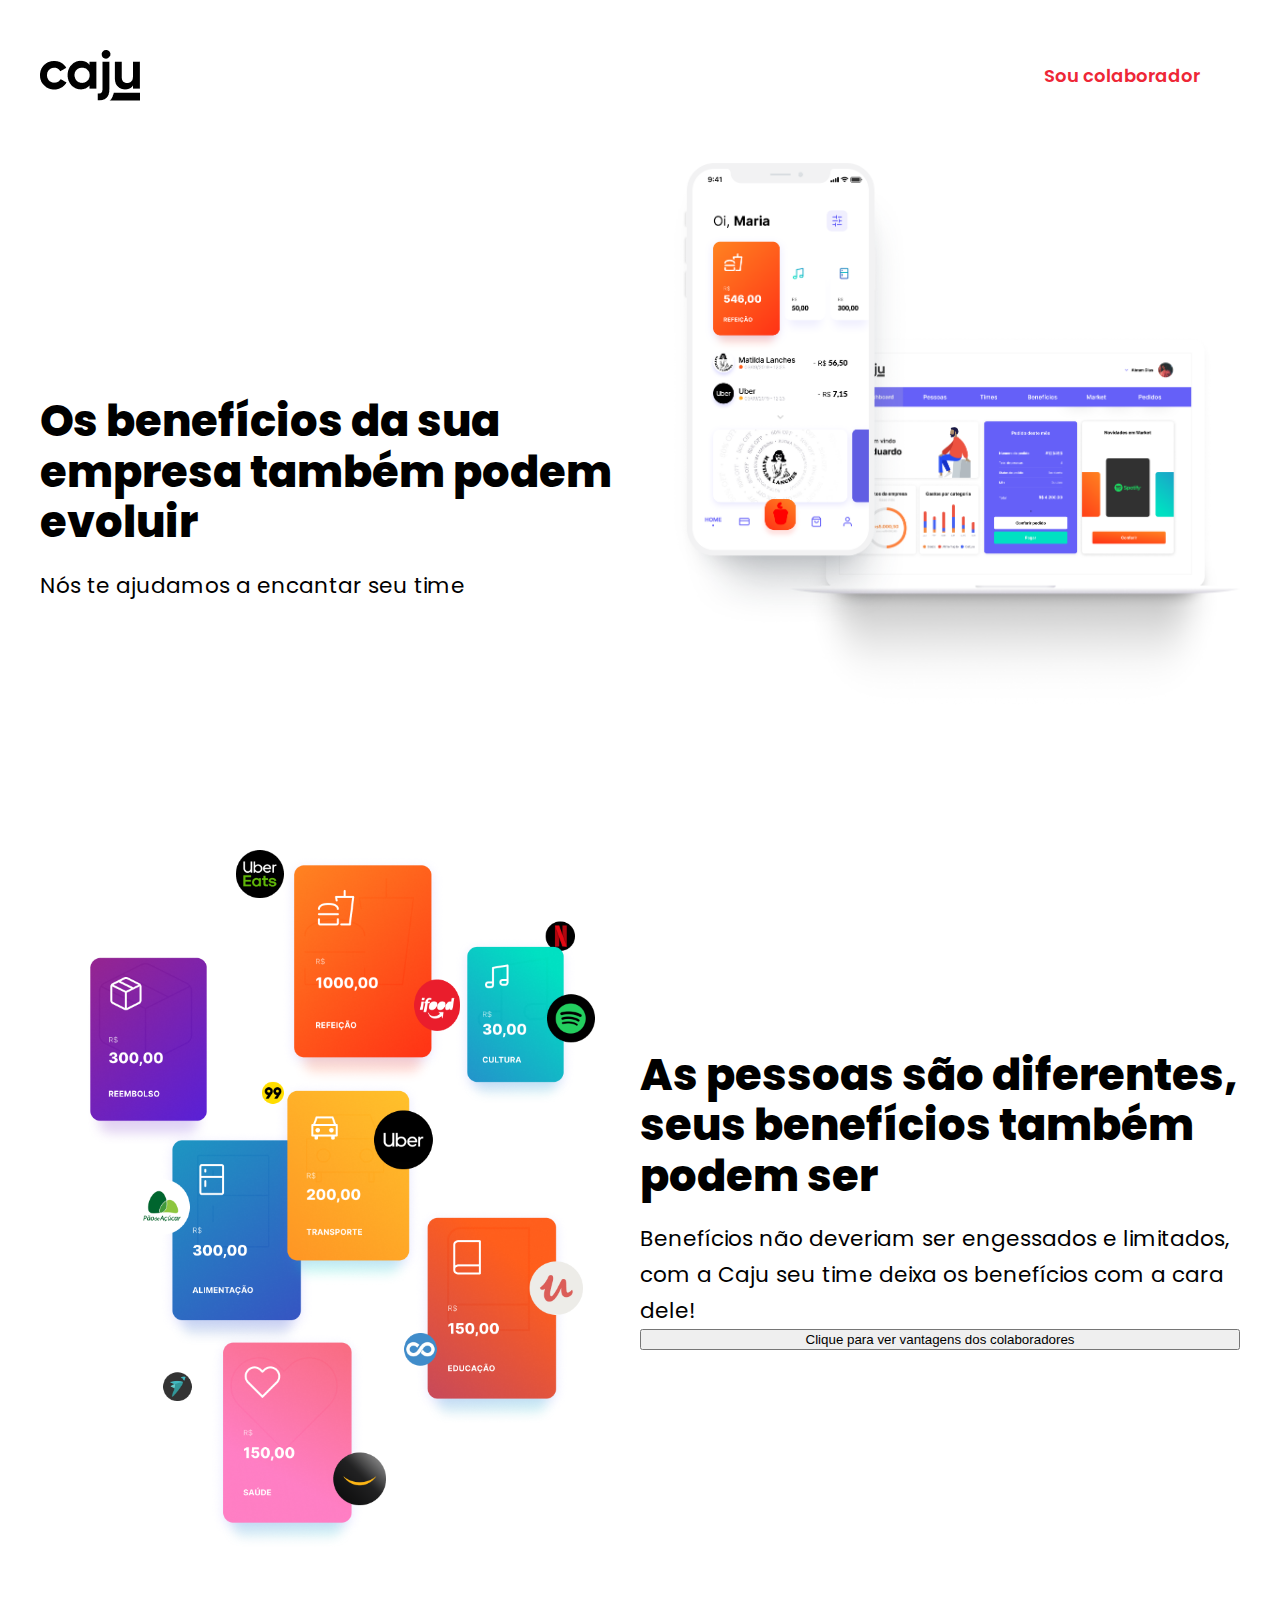
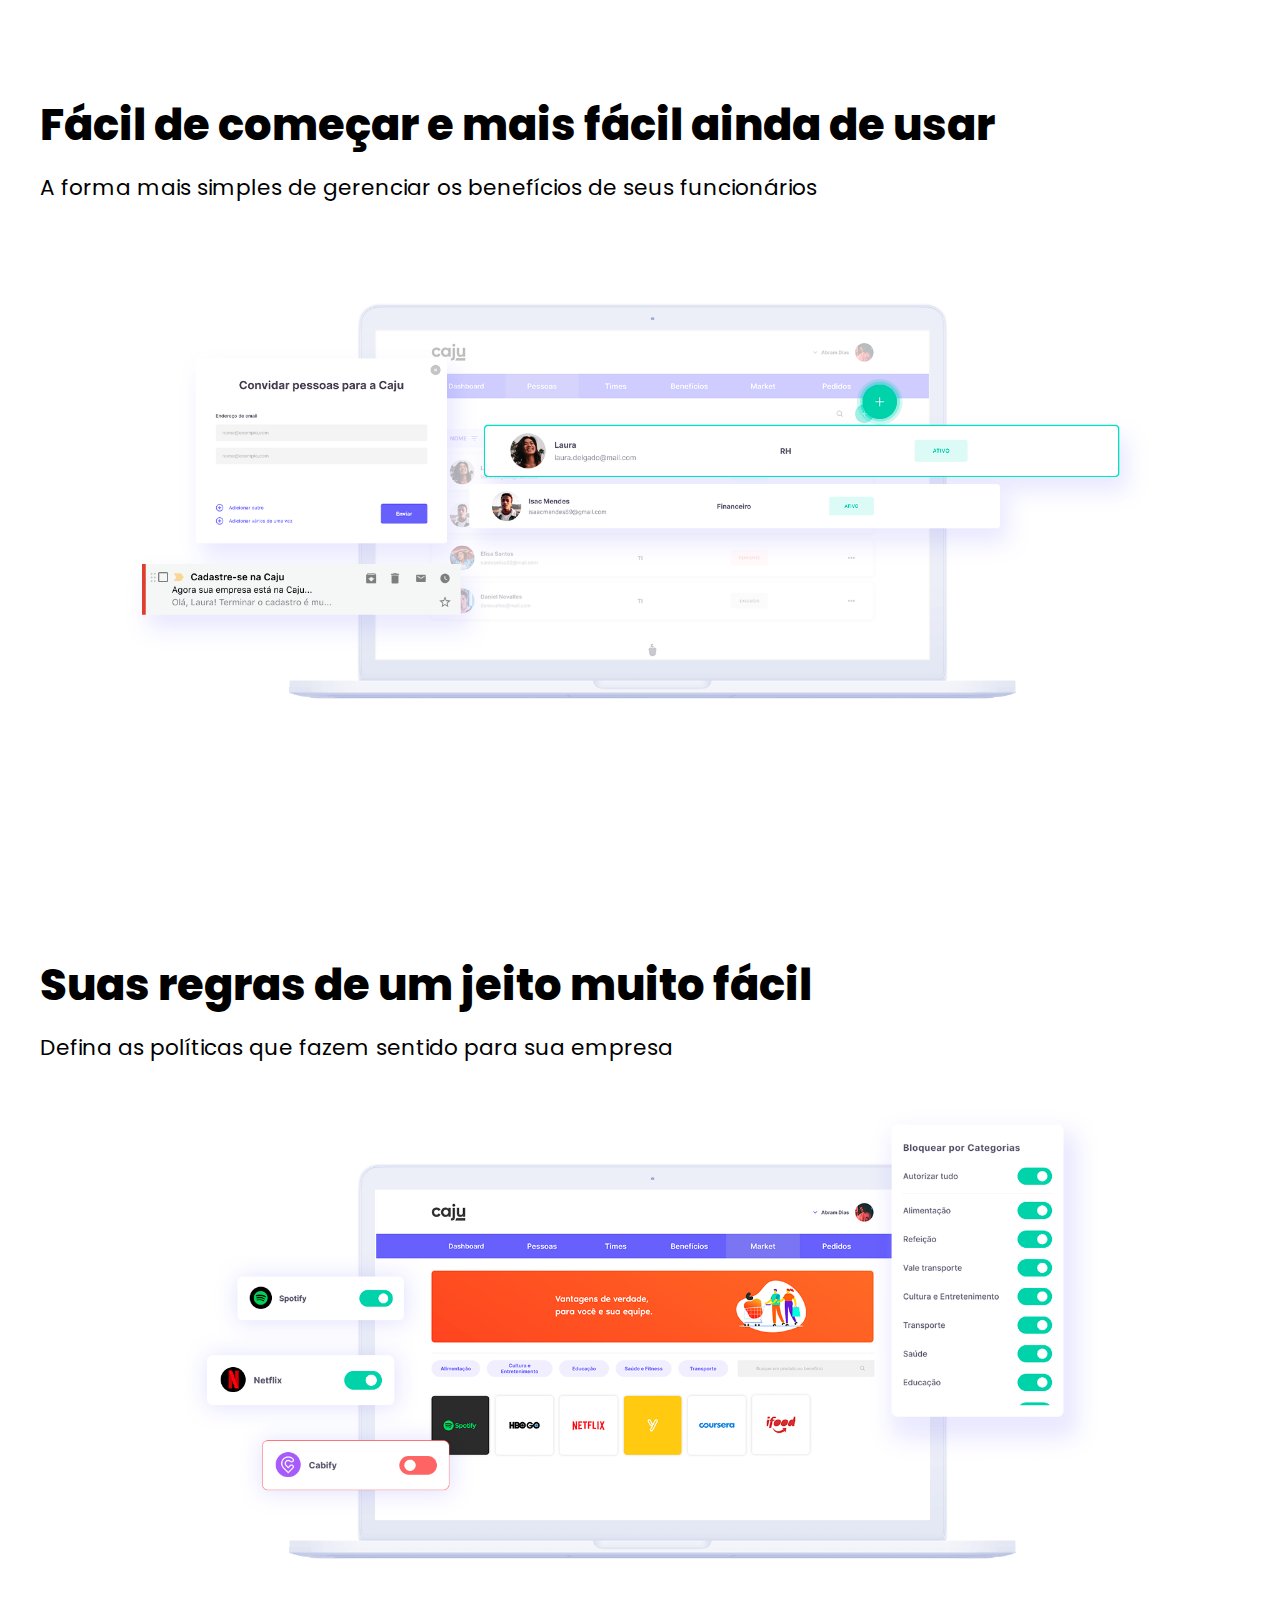
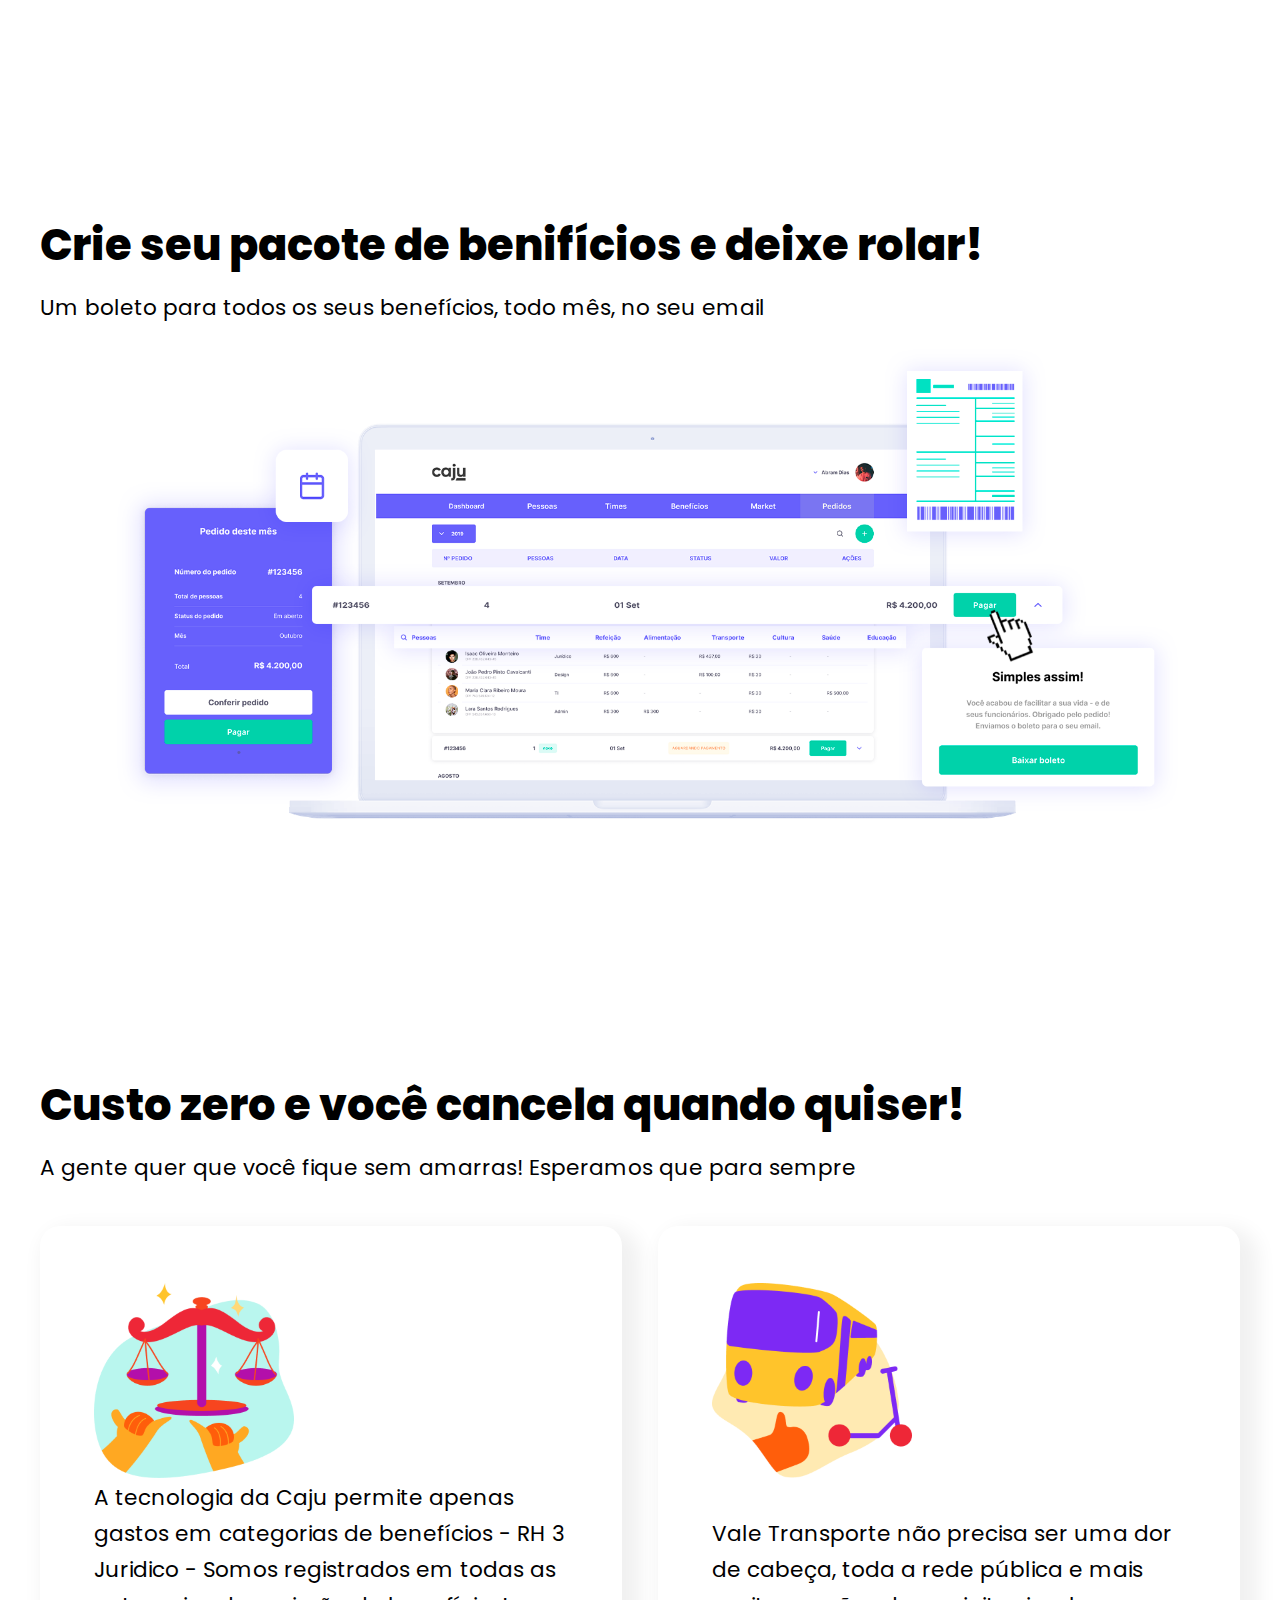
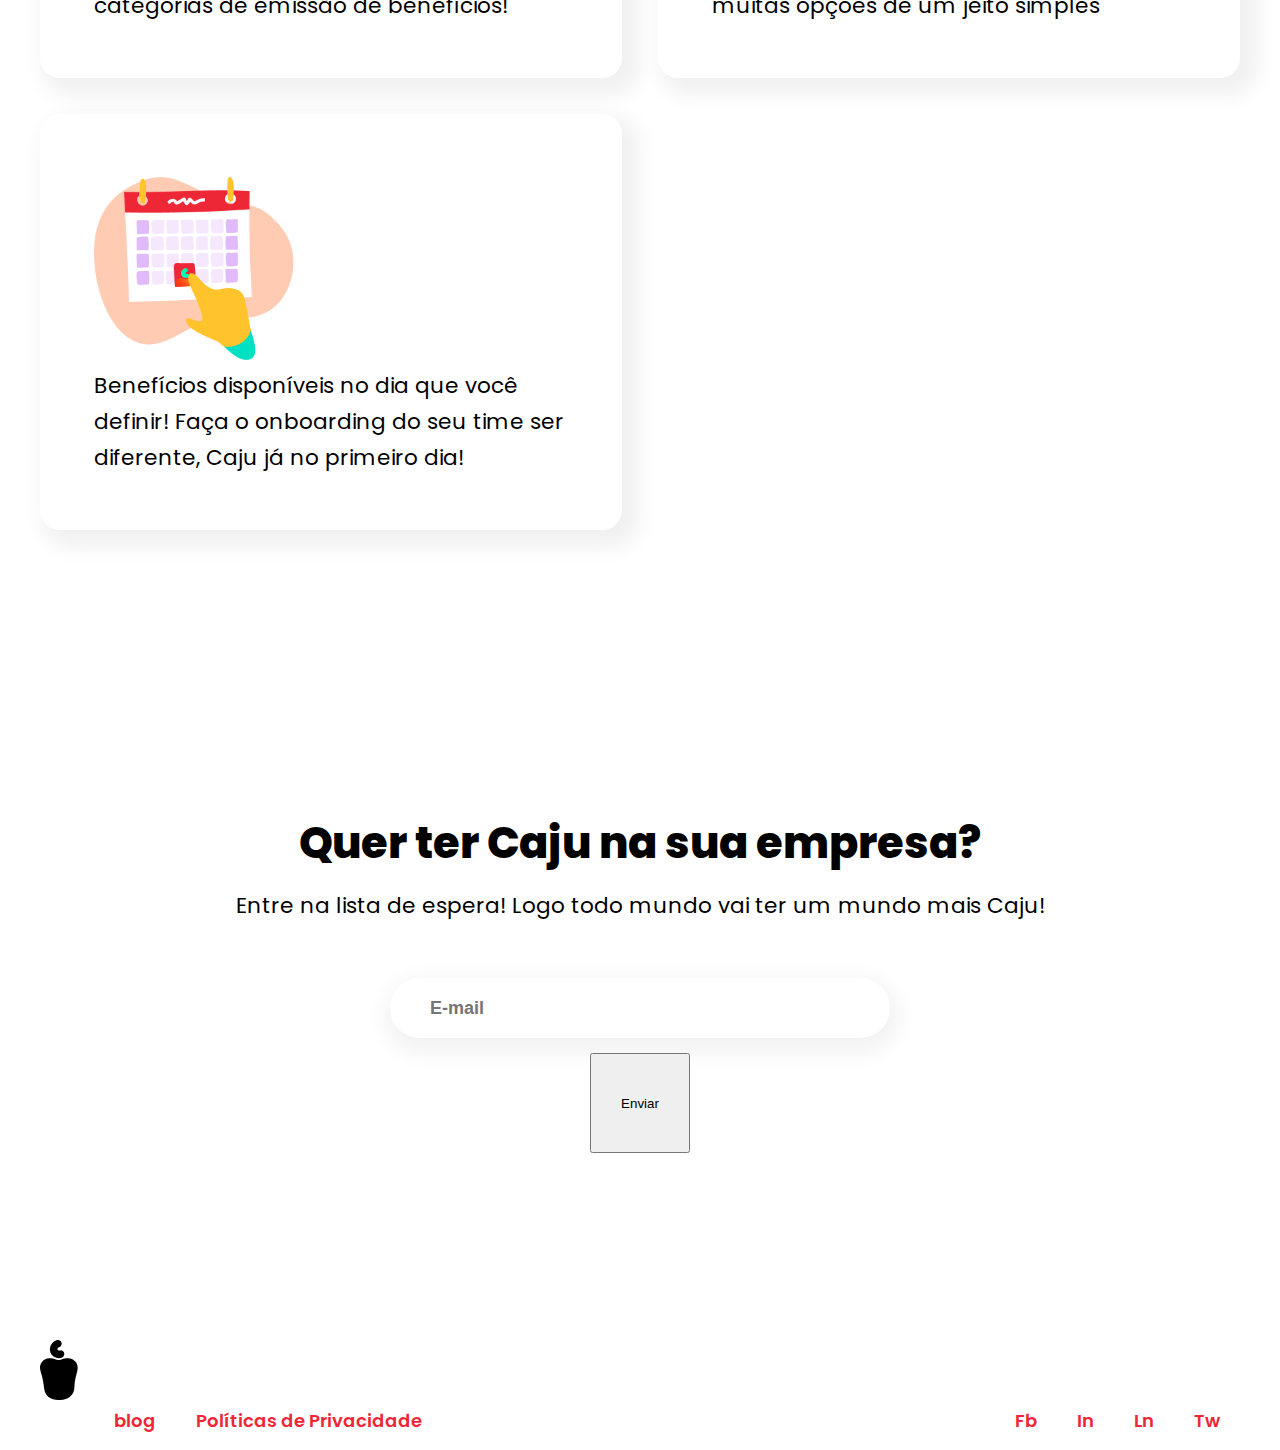
==== index.html @ df6cae6b "Commit inicial" ====
<!DOCTYPE html>
<html lang="pt-br">

<head>
    <meta charset="UTF-8">
    <meta name="viewport" content="width=device-width, initial-scale=1.0">
    <meta http-equiv="X-UA-Compatible" content="ie=edge">
    <link rel="stylesheet" href="css/reset.css">
    <link rel="stylesheet" href="css/style.css">
    <title>Caju | Benefícios por inteiro</title>
</head>

<body>
    <header>
        <nav>
            <img src="images/logotype.png" alt="">
            <a class="header-links" href="#">Sou colaborador</a>
        </nav>

        <section class="hero-header">
            <article>
                <h1>Os benefícios da sua empresa também podem evoluir</h1>
                <p>Nós te ajudamos a encantar seu time</p>
            </article>
            <div class="img-content">
                <img class="img-scale" src="images/iphone-caju.png" alt="">
                <img class="img-scale" src="images/mac-dashboard.png" alt="">
            </div>
        </section>
    </header>

    <main>
        <section>
            <img class="first-section-img" src="images/categories-imgs.png" alt="">
            <article>
                <h1>As pessoas são diferentes, seus benefícios também podem ser</h1>
                <p>Benefícios não deveriam ser engessados e limitados, com a Caju seu time deixa os benefícios com a
                    cara dele!</p>
                <input type="button" value="Clique para ver vantagens dos colaboradores">
            </article>
        </section>

        <section>
            <article>
                <h1>Fácil de começar e mais fácil ainda de usar</h1>
                <p>A forma mais simples de gerenciar os benefícios de seus funcionários</p>
            </article>
            <img src="images/mockup-convite.png" alt="">
        </section>

        <section>
            <article>
                <h1>Suas regras de um jeito muito fácil</h1>
                <p>Defina as políticas que fazem sentido para sua empresa</p>
            </article>
            <img src="images/mockup-market.png" alt="">
        </section>

        <section>
            <article>
                <h1>Crie seu pacote de benifícios e deixe rolar!</h1>
                <p>Um boleto para todos os seus benefícios, todo mês, no seu email</p>
            </article>
            <img src="images/mockup-pedido.png" alt="">
        </section>

    </main>

    <section class="cards-section">
        <article class="cards-section-title">
            <h1>Custo zero e você cancela quando quiser!</h1>
            <p>A gente quer que você fique sem amarras! Esperamos que para sempre </p>
        </article>

        <section class="card">
            <article class="card-elemets">
                <img src="images/card-juridico.png" alt="">
                <p>A tecnologia da Caju permite apenas gastos em categorias de benefícios - RH 3 Juridico - Somos
                    registrados em todas as categorias de emissão de benefícios!</p>
            </article>

            <article class="card-elemets">
                <img src="images/card-vt.png" alt="">
                <p>Vale Transporte não precisa ser uma dor de cabeça, toda a rede pública e mais muitas opções de um
                    jeito simples</p>
            </article>

            <article class="card-elemets">
                <img src="images/card-data.png" alt="">
                <p>Benefícios disponíveis no dia que você definir! Faça o onboarding do seu time ser diferente, Caju já
                    no primeiro dia!</p>
            </article>
        </section>
    </section>

    <section class="lead">
        <article>
            <h1>Quer ter Caju na sua empresa?</h1>
            <p>Entre na lista de espera! Logo todo mundo vai ter um mundo mais Caju!</p>
        </article>
        <form class="form-lead">
            <input class="text-input" type="email" name="" id="" placeholder="E-mail">
            <span></span>
            <input class="btn-enviar" type="submit" value="Enviar">
            
        </form>
    </section>

    <footer>
        <a href="#"><img src="images/logo.png" alt="Logo da Caju"></a>
        <div class="footer-links">
            <ul class="links">
                <li><a href="#">blog</a></li>
                <li><a href="#">Políticas de Privacidade</a></li>
            </ul>
            <ul class="social-links">
                <li><a href="#">Fb</a></li>
                <li><a href="#">In</a></li>
                <li><a href="#">Ln</a></li>
                <li><a href="#">Tw</a></li>
            </ul>
        </div>
    </footer>



</body>

</html>
---- css/style.css ----
section {
    padding: 100px  40px ;
}

h1 {
    font-size: 2.4rem;
    font-weight: 800;
    line-height: 2.8rem;
    margin-bottom: 20px;
}

p {
    font-size: 1.2rem;
    line-height: 2rem;
}

.header-links {
    color: #ee2737;
    font-weight: 600;
    padding: 20px 40px;
    text-decoration: none;
}

.header-links:hover {
    background-color: #ee2737;
    color: white;
    border-radius: 3rem;
    box-shadow: 8px 8px 20px 8px rgba(0, 0, 0, 0.1);
}

nav {
    height: 150px;
    display: flex;
    justify-content: space-between;
    align-items: center;
    padding: 40px;
}

.hero-header{
    z-index: 2;
}

.hero-header,
main > section:nth-child(1) {
    padding: 0 40px;
    display: grid;
    grid-template-columns: 1fr 1fr;
    grid-template-rows: 700px;
}

.hero-header article {
    display: flex;
    flex-direction: column;
    justify-content: center;
}

main > section:nth-child(1) article {
    display: flex;
    flex-direction: column;
    justify-content: center;
}

.img-content {
    display: grid;
    grid-template-columns: 1fr 1fr 1fr 1fr;
    grid-template-rows: repeat(4, 175px);
}

.img-scale {
    width: 100%;
    height: 100%;
    object-fit: scale-down;
}

.img-scale:nth-child(1){
    grid-column: 1 / 3;
    grid-row: 1 / 3;
    z-index: 1;
    height: 500px;
}

.img-scale:nth-child(2){
    grid-column: 2 / 5;
    grid-row: 2 / 5;
    object-fit: scale-down;
}

.first-section-img {
    width: 100%;
    height: 100%;
    object-fit: scale-down;
}

main section:nth-child(2),
main section:nth-child(3),
main section:nth-child(4) {
    margin-top: 50px;
    margin-bottom: 50px;
    height: 90vh;
}

main section:nth-child(2) img,
main section:nth-child(3) img,
main section:nth-child(4) img {
    width: 100%;
    height: 100%;
    object-fit: cover;
}

.card {
    display: grid;
    grid-template-columns: repeat(auto-fill, minmax(400px, 1fr));
    grid-gap: 2rem;
    padding: 40px 0;
}

.card-elemets {
    display: flex;
    flex-direction: column;
    justify-content: space-between;
    padding: 3rem;
    background-color:white;
    box-shadow: 10px 10px 20px 8px rgba(0, 0, 0, 0.06);
    border-radius: 20px;
}

.card-elemets img {
    width: 200px;
    height: 200px;
    object-fit: scale-down;
}

.lead {
    display: flex;
    flex-direction: column;
    align-items: center;
    justify-content: center;
    height: 70vh;
}

.lead article{
    text-align: center;
    margin-bottom: 3rem;
}

.lead form{
    display: flex;
    flex-direction: column;
    align-items: center;
}

.text-input {
    width: 500px;
    height: 60px;
    border-radius: 3rem;
    padding: 0 40px;
    border-style: none;
    box-shadow: 2px 8px 20px 8px rgba(0, 0, 0, 0.05);
    font-size: 1rem;
    font-weight: 600;
    color: rgba(0, 0, 0, 0.623);
}

.text-input:focus {
    outline: none;
    box-shadow: 2px 2px 8px 2px #ee27386b;
}

input.btn-enviar {
    width: 100px;
    margin-top: 15px;
    padding: 28px;
    height: 100px;
}

footer {
    display: flex;

    flex-wrap: wrap;
    height: 150px;
    padding: 40px;
}

.footer-links {
    width: 100%;
    display: grid;
    grid-template-columns: 1fr 1fr;
    margin-left: 3rem;
}

.links {
    display: flex;
    justify-content: flex-start;
    align-items: center;
}

.social-links {
    display: flex;
    justify-content: flex-end;
    align-items: center;
}

.links li a,
.social-links li a{
    color: #ee2737;
    font-weight: 600;
    padding: 10px 20px;
    text-decoration: none;
}

.links li a:hover,
.social-links li a:hover{
    border-bottom: dotted 2px #ee2737;
}
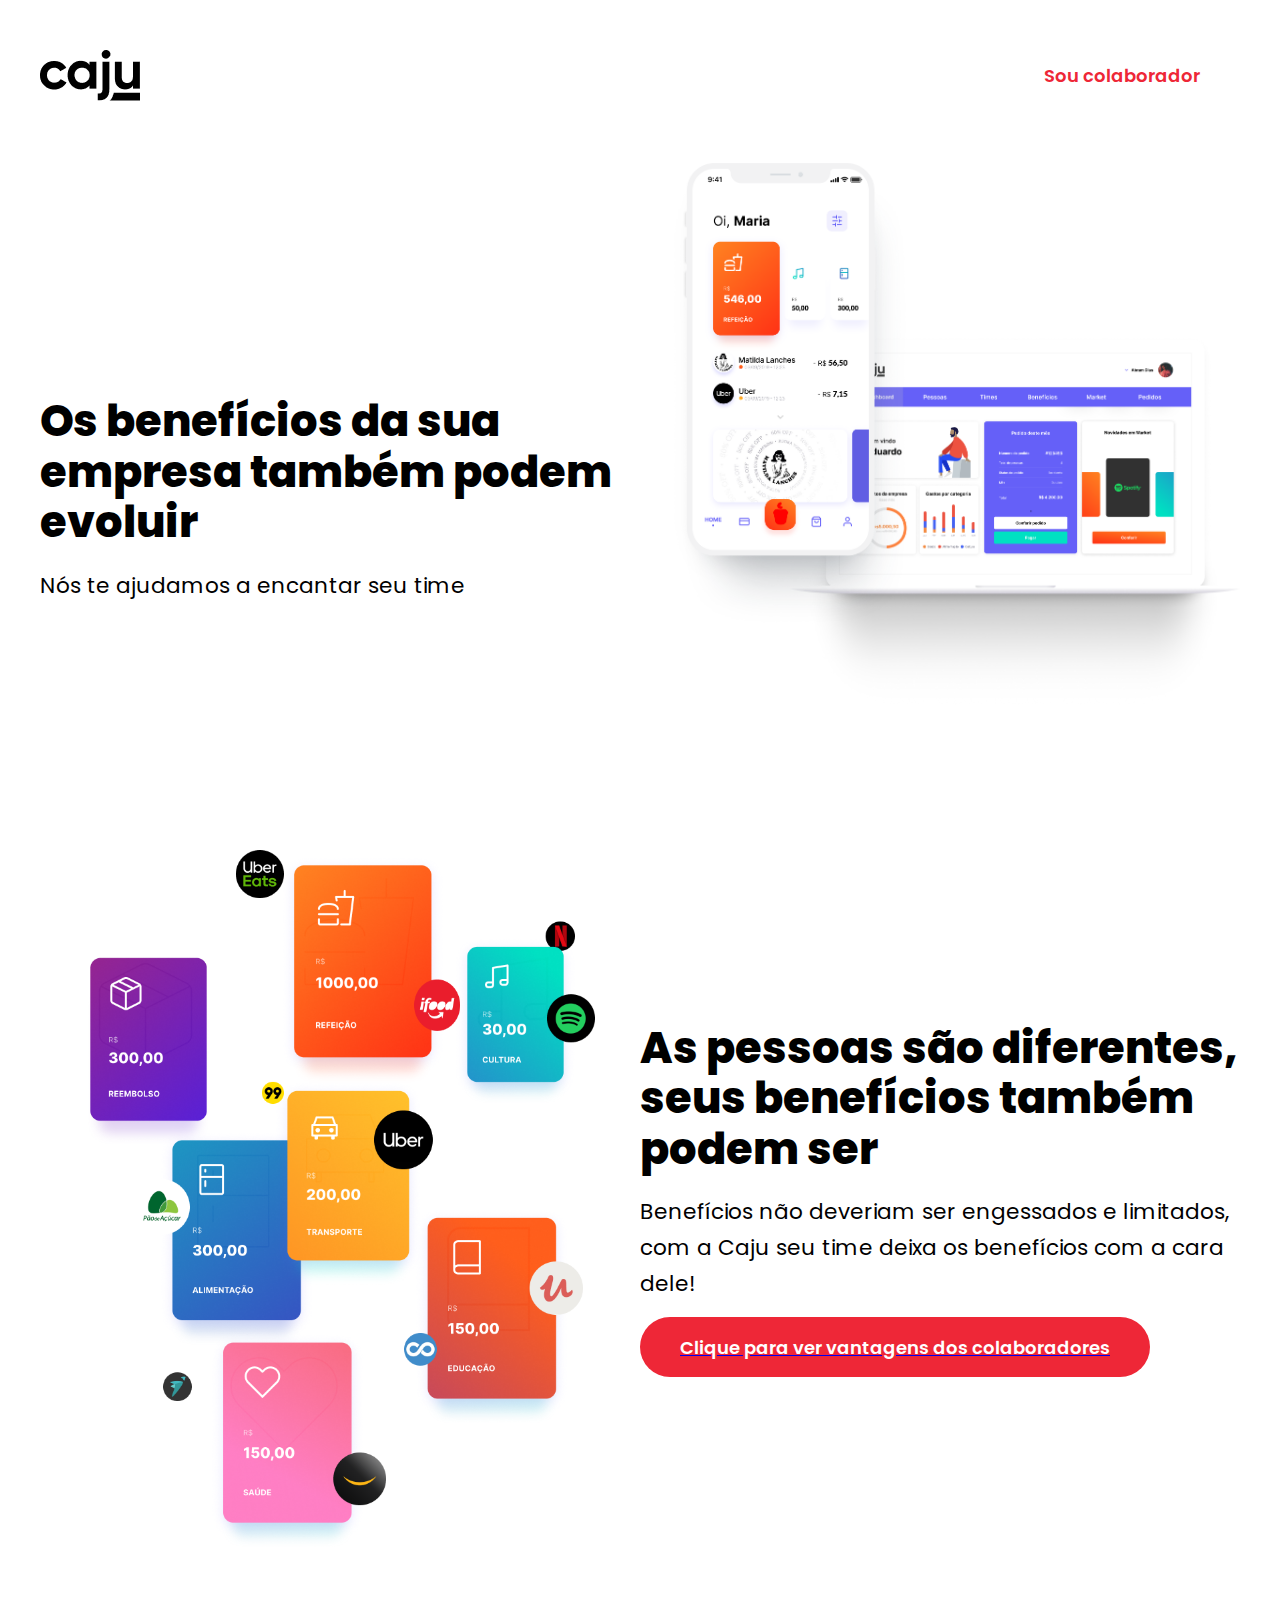
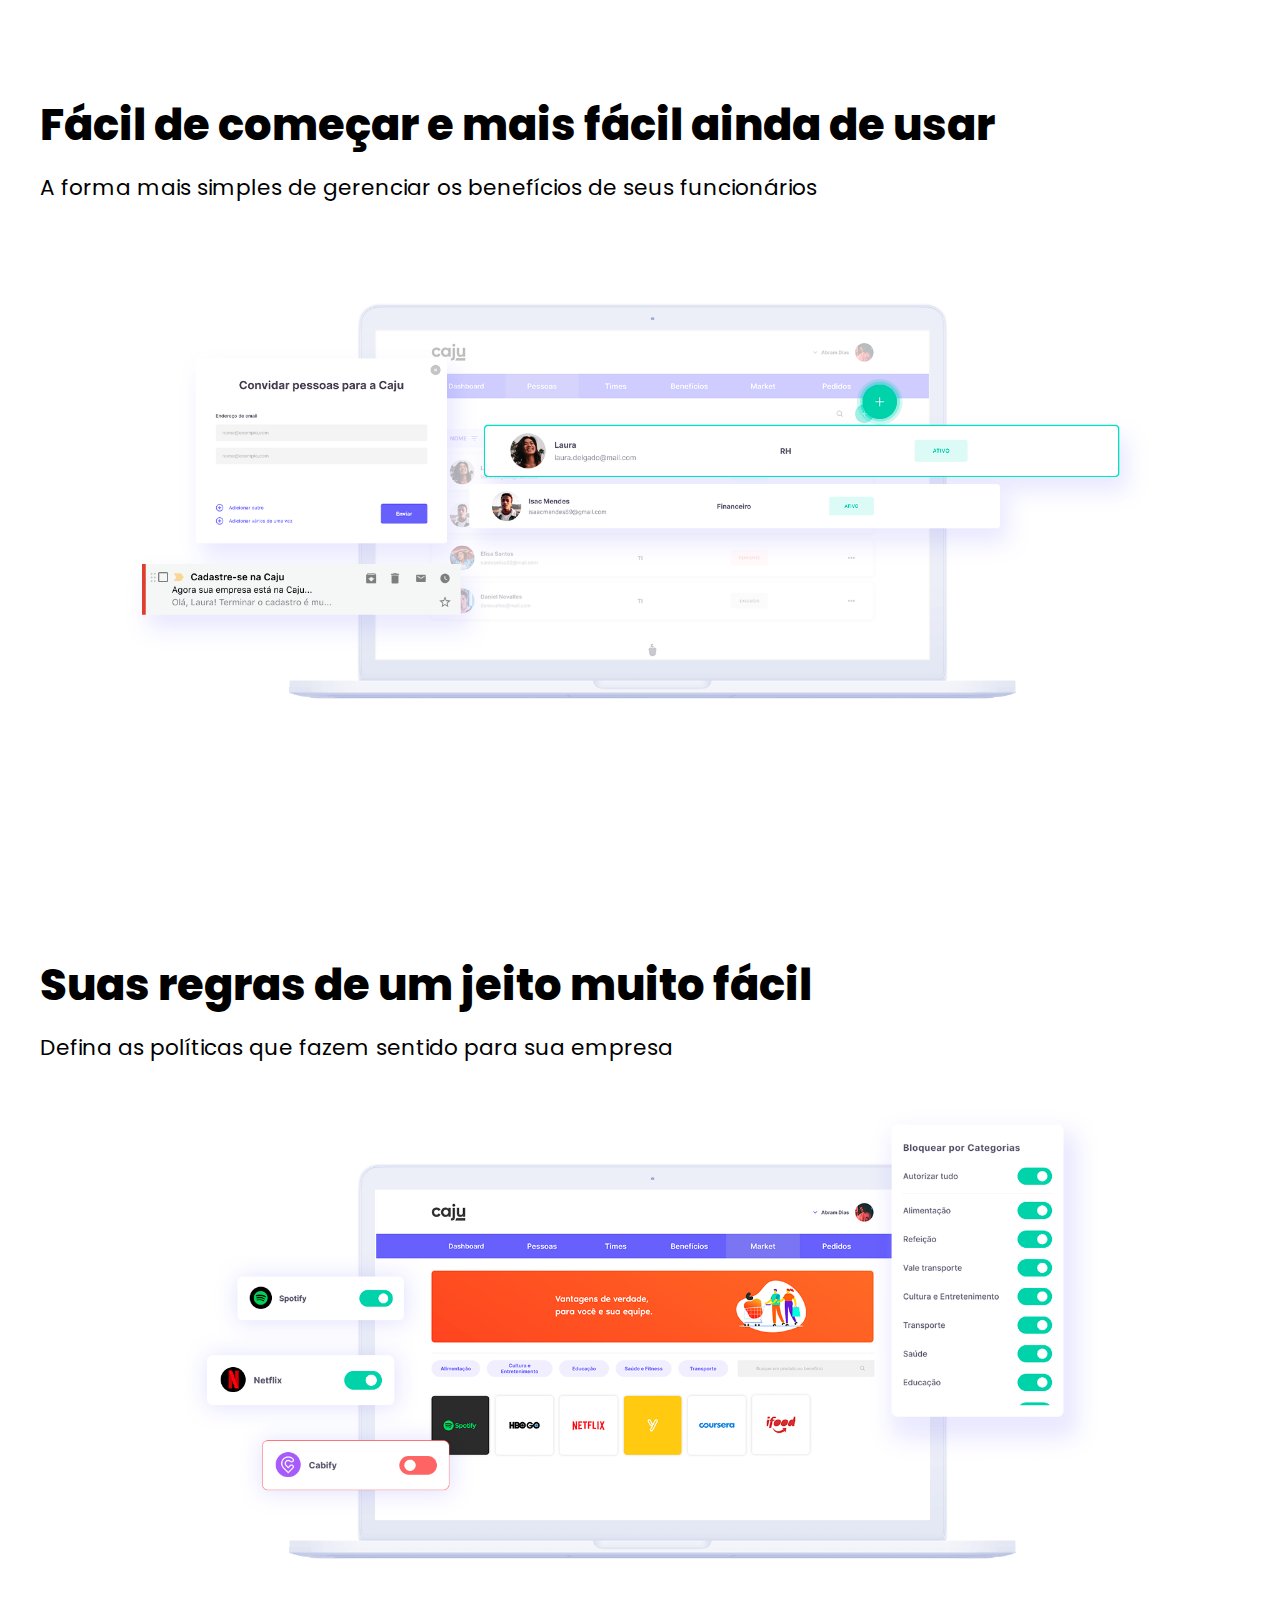
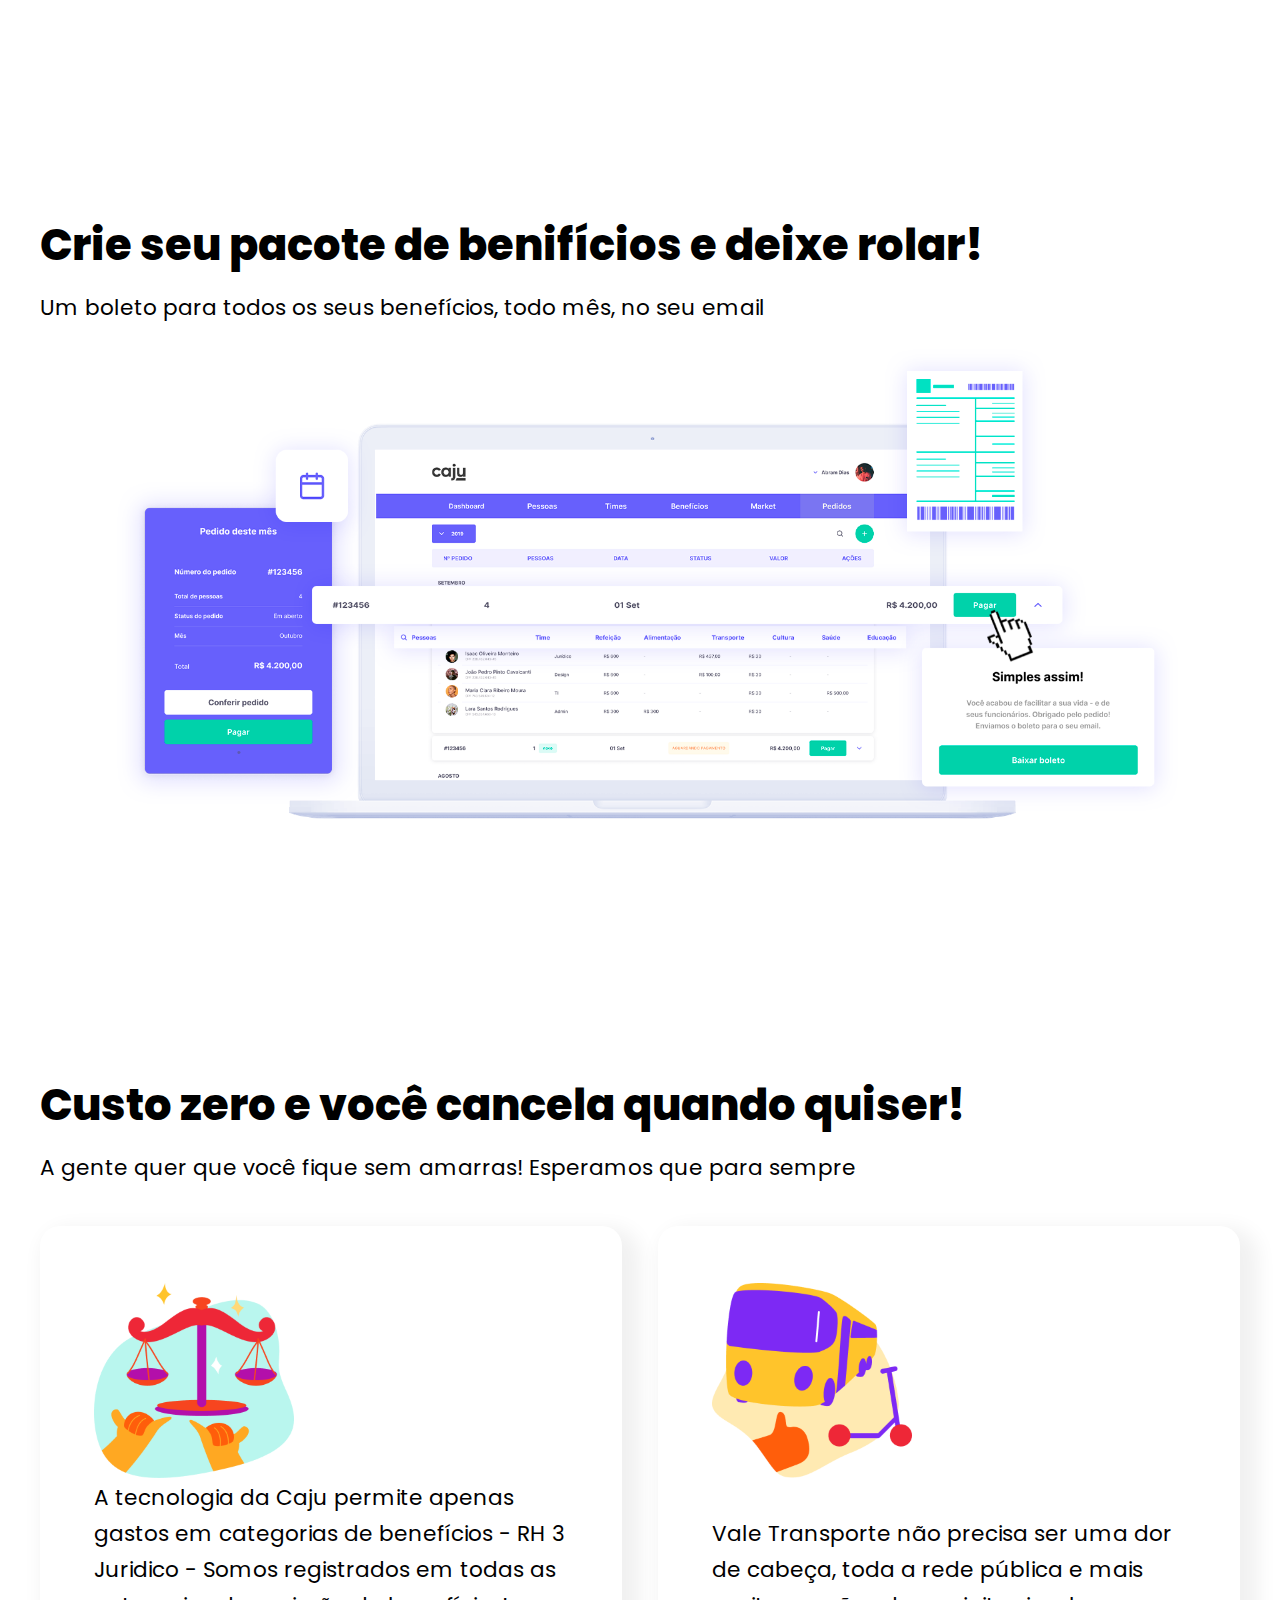
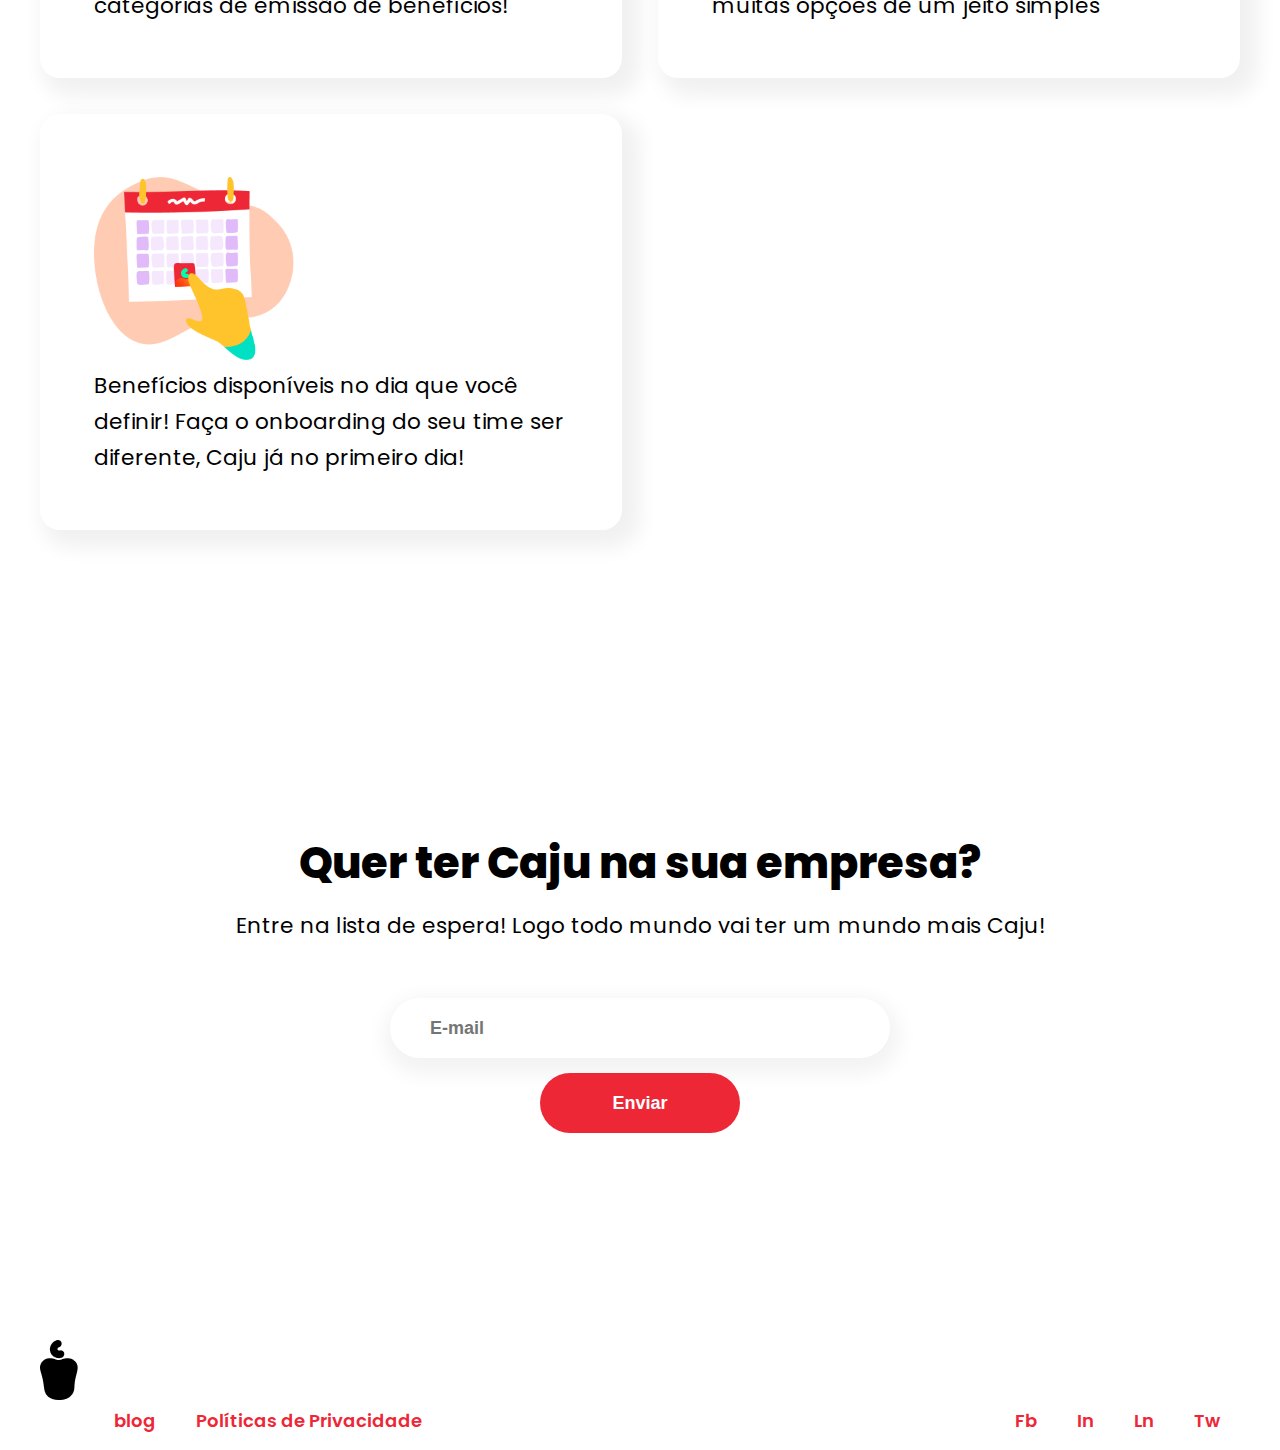
==== commit dfc96c98: "ajustes nos botões" ====
--- a/index.html
+++ b/index.html
@@ -14,7 +14,7 @@
     <header>
         <nav>
             <img src="images/logotype.png" alt="">
-            <a class="header-links" href="#">Sou colaborador</a>
+            <a class="header-links" href="lp-b2c.html">Sou colaborador</a>
         </nav>
 
         <section class="hero-header">
@@ -36,7 +36,7 @@
                 <h1>As pessoas são diferentes, seus benefícios também podem ser</h1>
                 <p>Benefícios não deveriam ser engessados e limitados, com a Caju seu time deixa os benefícios com a
                     cara dele!</p>
-                <input type="button" value="Clique para ver vantagens dos colaboradores">
+                <a href="lp-b2c.html"><button class="btn">Clique para ver vantagens dos colaboradores</button></a>
             </article>
         </section>
 
@@ -101,7 +101,7 @@
         <form class="form-lead">
             <input class="text-input" type="email" name="" id="" placeholder="E-mail">
             <span></span>
-            <input class="btn-enviar" type="submit" value="Enviar">
+            <button class="btn-enviar">Enviar</button>
             
         </form>
     </section>
--- a/css/style.css
+++ b/css/style.css
@@ -89,6 +89,28 @@
     width: 100%;
     height: 100%;
     object-fit: scale-down;
+}
+
+.btn {
+    display: flex;
+    justify-content: center;
+    align-items: center;
+    margin-top: 15px;
+    height: 60px;
+    background-color: #ee2737;
+    border: none;
+    border-radius: 3rem;
+    font-size: 1rem;
+    color: white;
+    font-weight: 600;
+    cursor: pointer;
+    padding: 20px 40px;
+    font-family: 'Poppins', sans-serif;
+}
+
+.btn:focus {
+    outline: none;
+    box-shadow: 2px 2px 8px 2px #ee27386b;
 }
 
 main section:nth-child(2),
@@ -166,11 +188,22 @@
     box-shadow: 2px 2px 8px 2px #ee27386b;
 }
 
-input.btn-enviar {
-    width: 100px;
+.btn-enviar {
+    width: 200px;
     margin-top: 15px;
-    padding: 28px;
-    height: 100px;
+    height: 60px;
+    background-color: #ee2737;
+    border: none;
+    border-radius: 3rem;
+    font-size: 1rem;
+    color: white;
+    font-weight: 600;
+    cursor: pointer;
+}
+
+.btn-enviar:focus {
+    outline: none;
+    box-shadow: 2px 2px 8px 2px #ee27386b;
 }
 
 footer {
